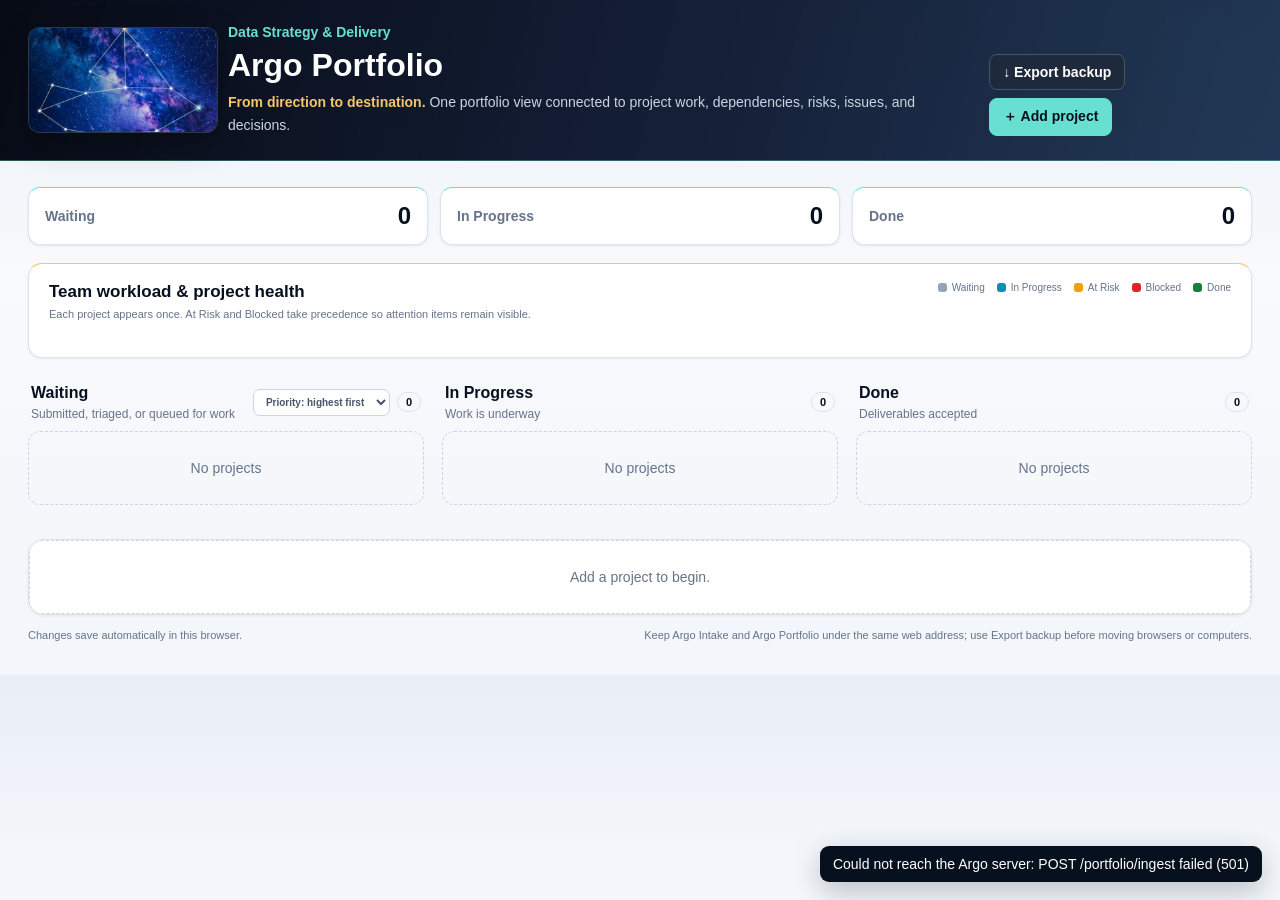
==== wwwroot/Index.html @ e4ad86a2 "Refresh the web UI and align intake and portfolio pages with the new flow" ====
<!doctype html>
<html lang="en">

<head>
    <meta charset="utf-8">
    <meta name="viewport" content="width=device-width, initial-scale=1">
    <title>Argo Portfolio | Data Strategy &amp; Delivery</title>
    <link rel="stylesheet" href="css/common.css">
    <link rel="stylesheet" href="css/portfolio.css">
</head>

<body>
    <header class="topbar">
        <div class="shell">
            <div class="brand-row">
                <div class="constellation-mark" role="img" aria-label="Argo constellation with Canopus highlighted against deep space"><img src="assets/argo-constellation.png" alt=""></div>
                <div>
                    <div class="eyebrow">Data Strategy &amp; Delivery</div>
                    <h1>Argo Portfolio</h1>
                    <p class="subtitle"><strong>From direction to destination.</strong> One portfolio view connected to project work, dependencies, risks, issues, and decisions.</p>
                </div>
            </div>
            <div class="actions">
                <input id="import-file" class="screen-only-file" type="file" accept="application/json,.json">
                <button id="import-btn" class="btn dark" type="button" style="display:none">↑ Import</button>
                <button id="export-btn" class="btn dark" type="button">↓ Export backup</button>
                <button id="add-project-btn" class="btn primary" type="button">＋ Add project</button>
            </div>
        </div>
    </header>

    <main class="shell content">
        <section id="summary" class="summary" aria-label="Portfolio summary"></section>
        <section id="team-chart" class="team-chart" aria-label="Team workload and project health"></section>
        <section id="board" class="board" aria-label="Project status board"></section>
        <section id="detail" class="detail" aria-live="polite"></section>
        <div class="footnote"><span>Changes save automatically in this browser.</span><span>Keep Argo Intake and Argo Portfolio under the same web address; use Export backup before moving browsers or computers.</span></div>
    </main>

    <dialog id="project-dialog">
        <form id="project-form" method="dialog">
            <div class="dialog-head">
                <h2 id="project-dialog-title">Project</h2>
                <p>Add or update portfolio-level information.</p>
            </div>
            <div class="dialog-body">
                <input name="id" type="hidden">
                <div class="field">
                    <label for="project-name">Project name</label>
                    <input id="project-name" name="name" required>
                </div>
                <div class="field">
                    <label for="project-owner">Project owner</label>
                    <input id="project-owner" name="owner" list="team-members" required>
                    <datalist id="team-members">
                        <option value="Unassigned">
                    </datalist>
                </div>
                <div class="field">
                    <label for="project-status">Overall status</label>
                    <select id="project-status" name="status">
                        <option>Waiting</option>
                        <option>In Progress</option>
                        <option>Done</option>
                    </select>
                </div>
                <div class="field">
                    <label for="project-health">Health</label>
                    <select id="project-health" name="health">
                        <option>Not Assessed</option>
                        <option>On Track</option>
                        <option>At Risk</option>
                        <option>Blocked</option>
                        <option>Complete</option>
                    </select>
                </div>
                <div class="field" id="project-priority-field">
                    <label for="project-priority">Waiting priority</label>
                    <select id="project-priority" name="priority">
                        <option>Needs Triage</option>
                        <option>Critical</option>
                        <option>High</option>
                        <option selected>Medium</option>
                        <option>Low</option>
                    </select>
                </div>
                <div class="field full">
                    <label for="project-objective">Objective</label>
                    <textarea id="project-objective" name="objective"></textarea>
                </div>
                <div class="field">
                    <label for="project-milestone">Next milestone</label>
                    <input id="project-milestone" name="nextMilestone">
                </div>
                <div class="field">
                    <label for="project-date">Target date</label>
                    <input id="project-date" name="targetDate" type="date">
                </div>
            </div>
            <div class="dialog-actions">
                <button class="btn" type="button" data-close="project-dialog">Cancel</button>
                <button class="btn primary" type="submit">Save project</button>
            </div>
        </form>
    </dialog>

    <dialog id="work-dialog">
        <form id="work-form" method="dialog">
            <div class="dialog-head">
                <h2>Work package or wave</h2>
                <p>Define the outcome, people, inputs, milestone, and completion criteria.</p>
            </div>
            <div class="dialog-body">
                <input name="id" type="hidden">
                <input name="projectId" type="hidden">
                <div class="field full">
                    <label for="work-title">Work package / wave name</label>
                    <input id="work-title" name="title" required>
                </div>
                <div class="field">
                    <label for="work-owner">Owner</label>
                    <input id="work-owner" name="owner" required>
                </div>
                <div class="field">
                    <label for="work-status">Status</label>
                    <select id="work-status" name="status">
                        <option>Not Started</option>
                        <option>Waiting</option>
                        <option>In Progress</option>
                        <option>Blocked</option>
                        <option>Done</option>
                    </select>
                </div>
                <div class="field">
                    <label for="work-date">Due date</label>
                    <input id="work-date" name="dueDate" type="date">
                </div>
                <div class="field">
                    <label for="work-dependency">Blocker or dependency</label>
                    <input id="work-dependency" name="dependency">
                </div>
                <div class="field full">
                    <label for="work-purpose">Purpose / outcome</label>
                    <textarea id="work-purpose" name="purpose"></textarea>
                </div>
                <div class="field full">
                    <label for="work-participants">Participants</label>
                    <textarea id="work-participants" name="participants" placeholder="Who needs to participate or approve?"></textarea>
                </div>
                <div class="field full">
                    <label for="work-inputs">Required inputs</label>
                    <textarea id="work-inputs" name="requiredInputs" placeholder="Samples, source files, decisions, access, or other prerequisites"></textarea>
                </div>
                <div class="field full">
                    <label for="work-milestone">Milestone / deliverable</label>
                    <textarea id="work-milestone" name="milestone"></textarea>
                </div>
                <div class="field full">
                    <label for="work-done">Definition of done</label>
                    <textarea id="work-done" name="definitionOfDone" placeholder="What must be true before this wave can be marked complete?"></textarea>
                </div>
            </div>
            <div class="dialog-actions">
                <button class="btn" type="button" data-close="work-dialog">Cancel</button>
                <button class="btn primary" type="submit">Save work package</button>
            </div>
        </form>
    </dialog>

    <dialog id="activity-dialog">
        <form id="activity-form" method="dialog">
            <div class="dialog-head">
                <h2>Wave activity</h2>
                <p>Add a trackable activity beneath the selected work package.</p>
            </div>
            <div class="dialog-body">
                <input name="id" type="hidden">
                <input name="projectId" type="hidden">
                <input name="workItemId" type="hidden">
                <div class="field full">
                    <label for="activity-title">Activity</label>
                    <input id="activity-title" name="title" required>
                </div>
                <div class="field">
                    <label for="activity-owner">Owner</label>
                    <input id="activity-owner" name="owner" required>
                </div>
                <div class="field">
                    <label for="activity-status">Status</label>
                    <select id="activity-status" name="status">
                        <option>Not Started</option>
                        <option>Waiting</option>
                        <option>In Progress</option>
                        <option>Blocked</option>
                        <option>Done</option>
                    </select>
                </div>
                <div class="field">
                    <label for="activity-date">Due date</label>
                    <input id="activity-date" name="dueDate" type="date">
                </div>
                <div class="field full">
                    <label for="activity-notes">Notes</label>
                    <textarea id="activity-notes" name="notes"></textarea>
                </div>
            </div>
            <div class="dialog-actions">
                <button class="btn" type="button" data-close="activity-dialog">Cancel</button>
                <button class="btn primary" type="submit">Save activity</button>
            </div>
        </form>
    </dialog>

    <dialog id="raid-dialog">
        <form id="raid-form" method="dialog">
            <div class="dialog-head">
                <h2>RAID or decision record</h2>
                <p>Capture what needs attention, ownership, or leadership input.</p>
            </div>
            <div class="dialog-body">
                <input name="id" type="hidden">
                <input name="projectId" type="hidden">
                <div class="field">
                    <label for="raid-type">Type</label>
                    <select id="raid-type" name="type">
                        <option>Risk</option>
                        <option>Assumption</option>
                        <option>Issue</option>
                        <option>Dependency</option>
                        <option>Decision</option>
                    </select>
                </div>
                <div class="field">
                    <label for="raid-owner">Owner</label>
                    <input id="raid-owner" name="owner" required>
                </div>
                <div class="field full">
                    <label for="raid-description">Description</label>
                    <textarea id="raid-description" name="description" required></textarea>
                </div>
                <div class="field">
                    <label for="raid-date">Due date</label>
                    <input id="raid-date" name="dueDate" type="date">
                </div>
            </div>
            <div class="dialog-actions">
                <button class="btn" type="button" data-close="raid-dialog">Cancel</button>
                <button class="btn primary" type="submit">Save record</button>
            </div>
        </form>
    </dialog>

    <div id="toast" class="toast" role="status"></div>

    <script src="js/common.js"></script>
    <script src="js/portfolio.js"></script>
</body>

</html>
---- wwwroot/css/common.css ----
/*
  Argo shared styles
  Common base rules + Argo brand theme used across Portfolio and Intake pages.
*/
:root {
  --ink:#0f172a;
  --muted:#64748b;
  --line:#e2e8f0;
  --paper:#fff;
  --wash:#f3f6fa;
  --cyan:#67e0d1;
  --cyan-dark:#197f85;
  --brand-violet:#4f86e8;
  --brand-cyan:#67e0d1;
  --brand-night:#020611;
  --brand-gold:#f6c56c;
  --amber:#f59e0b;
  --red:#dc2626;
  --green:#15803d;
  --shadow:0 1px 3px rgba(15,23,42,.08);
}

* {
  box-sizing:border-box;
}

body {
  margin:0;
  background:var(--wash);
  color:var(--ink);
  font-family:Inter,Aptos,"Segoe UI",Arial,sans-serif;
  font-size:14px;
}

button,input,select,textarea {
  font:inherit;
}

button {
  cursor:pointer;
}

.topbar {
  background:var(--ink);
  color:white;
  border-bottom:1px solid #334155;
}

.btn:hover {
  background:#f1f5f9;
}

.btn.primary {
  background:var(--cyan);
  border-color:var(--cyan);
  color:var(--ink);
}

.btn.primary:hover {
  background:#a5f3fc;
}

.btn.dark {
  background:#1e293b;
  border-color:#475569;
  color:white;
}

.btn.small {
  padding:7px 10px;
  font-size:12px;
}

.field {
  display:grid;
  gap:6px;
}

.field.full {
  grid-column:1/-1;
}

.toast.show {
  opacity:1;
  transform:none;
}

:root {
  --ink:#07101f;
  --muted:#66738a;
  --line:#dce3ed;
  --wash:#f3f6fa;
  --cyan:#67e0d1;
  --cyan-dark:#197f85;
  --brand-violet:#4f86e8;
  --brand-cyan:#67e0d1;
  --brand-night:#020611;
  --brand-gold:#f6c56c;
}

body {
  background:linear-gradient(180deg,#e9eef7 0,#f8fafc 270px,#f3f6fa 100%);
}

.topbar {
  background:linear-gradient(105deg,rgba(2,6,17,.98),rgba(7,18,42,.94) 54%,rgba(11,36,68,.9));
  border-bottom-color:rgba(103,224,209,.35);
}

.topbar::before {
  background-image:radial-gradient(circle,rgba(255,255,255,.72) 0 1px,transparent 1.5px);
  background-size:46px 46px;
  opacity:.18;
  mask-image:linear-gradient(90deg,transparent 22%,#000 68%,transparent);
}

.topbar::after {
  border-color:rgba(246,197,108,.07);
}

.constellation-mark {
  width:190px;
  height:106px;
  flex:0 0 190px;
  border:1px solid rgba(255,255,255,.16);
  border-radius:12px;
  overflow:hidden;
  background:#071126;
  box-shadow:0 10px 30px rgba(0,0,0,.28);
}

.constellation-mark img {
  display:block;
  width:100%;
  height:100%;
  object-fit:cover;
}

.brand-row {
  display:flex;
  align-items:center;
  gap:10px;
}

.btn.primary {
  background:var(--brand-cyan);
  border-color:var(--brand-cyan);
  color:#07101f;
}

.field input:focus,.field select:focus,.field textarea:focus {
  border-color:var(--brand-cyan);
  box-shadow:0 0 0 3px rgba(103,224,209,.18);
}
---- wwwroot/css/portfolio.css ----
/*
  Argo Portfolio page styles
  Loaded after common.css. Contains layout, board, detail panel, dialogs and toast styles specific to the Portfolio dashboard.
*/
.shell {
  max-width:1500px;
  margin:auto;
  padding:0 28px;
}

.topbar .shell {
  display:flex;
  align-items:flex-end;
  justify-content:space-between;
  gap:24px;
  padding-top:24px;
  padding-bottom:24px;
}

.eyebrow {
  color:var(--cyan);
  font-weight:700;
  margin-bottom:8px;
}

.topbar h1 {
  font-size:30px;
  line-height:1.1;
  margin:0;
}

.subtitle {
  color:#cbd5e1;
  line-height:1.6;
  margin:8px 0 0;
}

.actions {
  display:flex;
  flex-wrap:wrap;
  gap:8px;
}

.btn {
  border:1px solid var(--line);
  border-radius:8px;
  background:white;
  color:var(--ink);
  padding:9px 13px;
  font-weight:650;
  display:inline-flex;
  align-items:center;
  gap:7px;
  justify-content:center;
}

.content {
  padding-top:26px;
  padding-bottom:34px;
}

.summary {
  display:grid;
  grid-template-columns:repeat(3,1fr);
  gap:12px;
  margin-bottom:18px;
}

.stat {
  display:flex;
  justify-content:space-between;
  align-items:center;
  background:var(--paper);
  border:1px solid var(--line);
  border-radius:12px;
  padding:14px 16px;
  box-shadow:var(--shadow);
}

.stat-label {
  color:var(--muted);
  font-weight:650;
}

.stat-value {
  font-size:24px;
  font-weight:750;
}

.team-chart {
  background:var(--paper);
  border:1px solid var(--line);
  border-radius:14px;
  padding:18px 20px;
  margin-bottom:26px;
  box-shadow:var(--shadow);
}

.chart-head {
  display:flex;
  align-items:flex-start;
  justify-content:space-between;
  gap:18px;
  margin-bottom:16px;
}

.chart-head h2 {
  font-size:17px;
  margin:0;
}

.chart-head p {
  font-size:11px;
  color:var(--muted);
  margin:5px 0 0;
  line-height:1.45;
}

.chart-legend {
  display:flex;
  align-items:center;
  justify-content:flex-end;
  gap:12px;
  flex-wrap:wrap;
  font-size:10px;
  color:var(--muted);
}

.legend-item {
  display:inline-flex;
  align-items:center;
  gap:5px;
}

.legend-dot {
  width:9px;
  height:9px;
  border-radius:3px;
}

.owner-bars {
  display:grid;
  gap:11px;
}

.owner-bar-row {
  display:grid;
  grid-template-columns:170px minmax(240px,1fr) 46px;
  align-items:center;
  gap:13px;
}

.owner-name {
  font-size:12px;
  font-weight:750;
}

.owner-track {
  height:28px;
  background:#f1f5f9;
  border-radius:7px;
  display:flex;
  overflow:hidden;
  box-shadow:inset 0 0 0 1px #e2e8f0;
}

.owner-segment {
  min-width:0;
  height:100%;
  display:flex;
  align-items:center;
  justify-content:center;
  color:white;
  font-size:10px;
  font-weight:800;
  border-right:1px solid rgba(255,255,255,.5);
}

.owner-segment:last-child {
  border-right:0;
}

.owner-total {
  text-align:right;
  font-size:12px;
  font-weight:750;
}

.owner-total span {
  display:block;
  font-size:9px;
  color:var(--muted);
  font-weight:600;
}

.chart-Waiting {
  background:#94a3b8;
}

.chart-In-Progress {
  background:#0891b2;
}

.chart-At-Risk {
  background:#f59e0b;
}

.chart-Blocked {
  background:#dc2626;
}

.chart-Done {
  background:#15803d;
}

.board {
  display:grid;
  grid-template-columns:repeat(3,minmax(0,1fr));
  gap:18px;
}

.lane-head {
  display:flex;
  align-items:center;
  justify-content:space-between;
  gap:12px;
  margin:0 3px 10px;
}

.lane-head h2 {
  font-size:16px;
  margin:0;
}

.lane-head p {
  font-size:12px;
  color:var(--muted);
  margin:5px 0 0;
}

.lane-tools {
  display:flex;
  align-items:center;
  gap:7px;
}

.sort-select {
  max-width:164px;
  border:1px solid #cbd5e1;
  border-radius:7px;
  background:white;
  color:#475569;
  padding:6px 8px;
  font-size:10px;
  font-weight:700;
}

.count,.badge {
  display:inline-flex;
  align-items:center;
  border-radius:999px;
  border:1px solid var(--line);
  padding:3px 8px;
  font-size:11px;
  font-weight:700;
  white-space:nowrap;
}

.cards {
  display:grid;
  gap:10px;
}

.project-card {
  width:100%;
  text-align:left;
  background:var(--paper);
  border:1px solid var(--line);
  border-radius:12px;
  padding:15px;
  box-shadow:var(--shadow);
  color:inherit;
}

.project-card:hover,.project-card.selected {
  border-color:#06b6d4;
  box-shadow:0 0 0 1px #06b6d4;
}

.card-top,.card-foot {
  display:flex;
  align-items:center;
  justify-content:space-between;
  gap:10px;
}

.card-tags {
  display:flex;
  align-items:center;
  gap:6px;
  flex-wrap:wrap;
  justify-content:flex-end;
}

.project-id {
  font-size:11px;
  font-weight:800;
  letter-spacing:.04em;
  color:var(--muted);
}

.project-card h3 {
  font-size:15px;
  margin:12px 0;
}

.owner-date {
  display:flex;
  justify-content:space-between;
  gap:12px;
  color:var(--muted);
  font-size:11px;
}

.card-foot {
  border-top:1px solid #f1f5f9;
  margin-top:12px;
  padding-top:11px;
  font-size:11px;
  color:#475569;
  font-weight:650;
}

.truncate {
  white-space:nowrap;
  overflow:hidden;
  text-overflow:ellipsis;
}

.health.Blocked {
  background:#fee2e2;
  color:#991b1b;
  border-color:#fecaca;
}

.health.At-Risk {
  background:#fffbeb;
  color:#92400e;
  border-color:#fde68a;
}

.health.On-Track,.health.Complete {
  background:#f0fdf4;
  color:#166534;
  border-color:#bbf7d0;
}

.priority.Critical {
  background:#7f1d1d;
  color:white;
  border-color:#7f1d1d;
}

.priority.High {
  background:#fee2e2;
  color:#991b1b;
  border-color:#fecaca;
}

.priority.Medium {
  background:#fff7ed;
  color:#9a3412;
  border-color:#fed7aa;
}

.priority.Low {
  background:#f1f5f9;
  color:#475569;
  border-color:#cbd5e1;
}

.empty {
  border:1px dashed #cbd5e1;
  border-radius:12px;
  text-align:center;
  color:var(--muted);
  padding:28px 10px;
}

.detail {
  margin-top:34px;
  background:var(--paper);
  border:1px solid var(--line);
  border-radius:16px;
  overflow:hidden;
  box-shadow:var(--shadow);
}

.detail-head {
  background:var(--ink);
  color:white;
  padding:22px;
}

.detail-title-row {
  display:flex;
  align-items:flex-start;
  justify-content:space-between;
  gap:18px;
}

.detail-tags {
  display:flex;
  align-items:center;
  gap:8px;
  flex-wrap:wrap;
}

.detail-head h2 {
  font-size:24px;
  margin:10px 0 0;
}

.detail-head .objective {
  color:#cbd5e1;
  line-height:1.6;
  max-width:900px;
  margin:8px 0 0;
}

.facts {
  display:grid;
  grid-template-columns:repeat(4,minmax(0,1fr));
  gap:18px;
  border-top:1px solid #334155;
  margin-top:20px;
  padding-top:18px;
}

.fact-label {
  text-transform:uppercase;
  letter-spacing:.05em;
  color:#94a3b8;
  font-size:10px;
  font-weight:700;
}

.fact-value {
  margin-top:5px;
  font-weight:650;
}

.detail-body {
  display:grid;
  grid-template-columns:1.45fr 1fr;
  gap:28px;
  padding:22px;
}

.section-title {
  display:flex;
  align-items:center;
  justify-content:space-between;
  gap:12px;
  margin-bottom:10px;
}

.section-title h3 {
  margin:0;
  font-size:15px;
}

.section-title p {
  margin:4px 0 0;
  color:var(--muted);
  font-size:11px;
}

.table-wrap {
  overflow:auto;
  border:1px solid var(--line);
  border-radius:11px;
}

table {
  width:100%;
  border-collapse:collapse;
  min-width:650px;
}

th,td {
  text-align:left;
  padding:10px;
  border-bottom:1px solid var(--line);
  vertical-align:top;
}

th {
  font-size:11px;
  background:#f8fafc;
}

td {
  font-size:12px;
}

tr:last-child td {
  border-bottom:0;
}

.subtext {
  font-size:10px;
  color:var(--muted);
  margin-top:4px;
}

.edit-link {
  border:0;
  background:transparent;
  color:var(--cyan-dark);
  font-weight:750;
  padding:3px;
}

.raid-list {
  display:grid;
  gap:8px;
}

.raid-card {
  display:flex;
  align-items:flex-start;
  gap:9px;
  width:100%;
  text-align:left;
  border:1px solid var(--line);
  border-radius:11px;
  background:white;
  padding:11px;
  color:inherit;
}

.raid-card:hover {
  border-color:#f59e0b;
  background:#fffbeb;
}

.raid-copy {
  flex:1;
  min-width:0;
}

.raid-copy strong {
  display:block;
  font-size:12px;
  line-height:1.45;
}

.raid-meta {
  display:flex;
  gap:12px;
  color:var(--muted);
  font-size:10px;
  margin-top:5px;
}

.footnote {
  display:flex;
  justify-content:space-between;
  gap:16px;
  color:var(--muted);
  font-size:11px;
  margin-top:14px;
}

.screen-only-file {
  display:none;
}

dialog {
  width:min(640px,calc(100% - 32px));
  border:1px solid var(--line);
  border-radius:14px;
  padding:0;
  box-shadow:0 24px 70px rgba(15,23,42,.25);
}

dialog::backdrop {
  background:rgba(15,23,42,.55);
}

.dialog-head {
  padding:20px 22px 10px;
}

.dialog-head h2 {
  font-size:19px;
  margin:0;
}

.dialog-head p {
  color:var(--muted);
  margin:7px 0 0;
}

.dialog-body {
  display:grid;
  grid-template-columns:1fr 1fr;
  gap:15px;
  padding:14px 22px;
}

.field label {
  font-size:12px;
  font-weight:700;
}

.field input,.field select,.field textarea {
  width:100%;
  border:1px solid #cbd5e1;
  border-radius:8px;
  background:white;
  padding:9px 10px;
  color:var(--ink);
}

.field textarea {
  resize:vertical;
  min-height:80px;
}

.dialog-actions {
  display:flex;
  justify-content:flex-end;
  gap:8px;
  border-top:1px solid var(--line);
  padding:15px 22px;
}

.toast {
  position:fixed;
  right:18px;
  bottom:18px;
  background:var(--ink);
  color:white;
  border-radius:9px;
  padding:10px 13px;
  box-shadow:0 10px 30px rgba(15,23,42,.25);
  opacity:0;
  transform:translateY(8px);
  pointer-events:none;
  transition:.2s;
}

.work-list {
  display:grid;
  gap:10px;
}

.work-package {
  border:1px solid var(--line);
  border-radius:12px;
  overflow:hidden;
  background:white;
}

.work-package.expanded {
  border-color:#67e8f9;
  box-shadow:0 0 0 1px #cffafe;
}

.work-summary {
  display:grid;
  grid-template-columns:minmax(260px,1.7fr) minmax(110px,.7fr) minmax(110px,.7fr) minmax(100px,.6fr) auto;
  align-items:center;
  gap:12px;
  padding:12px;
}

.work-toggle {
  border:0;
  background:transparent;
  text-align:left;
  color:inherit;
  padding:0;
  display:flex;
  align-items:flex-start;
  gap:9px;
  min-width:0;
}

.chevron {
  color:var(--cyan-dark);
  font-size:16px;
  line-height:1;
  transition:transform .18s;
}

.expanded .chevron {
  transform:rotate(90deg);
}

.work-title {
  display:block;
  font-weight:750;
  line-height:1.35;
}

.work-id {
  display:block;
  color:var(--muted);
  font-size:10px;
  margin-top:3px;
}

.work-summary-label {
  display:block;
  color:var(--muted);
  font-size:9px;
  text-transform:uppercase;
  letter-spacing:.05em;
  margin-bottom:3px;
}

.work-summary-value {
  display:block;
  font-size:11px;
  font-weight:650;
}

.work-actions {
  display:flex;
  align-items:center;
  gap:5px;
}

.work-detail {
  border-top:1px solid var(--line);
  background:#f8fafc;
  padding:16px;
}

.work-detail-grid {
  display:grid;
  grid-template-columns:repeat(2,minmax(0,1fr));
  gap:12px;
}

.work-detail-card {
  background:white;
  border:1px solid var(--line);
  border-radius:9px;
  padding:11px;
}

.work-detail-card.full {
  grid-column:1/-1;
}

.work-detail-card p {
  margin:5px 0 0;
  line-height:1.5;
  font-size:11px;
  white-space:pre-wrap;
}

.activity-section {
  margin-top:15px;
}

.activity-head {
  display:flex;
  align-items:center;
  justify-content:space-between;
  gap:12px;
  margin-bottom:8px;
}

.activity-head h4 {
  margin:0;
  font-size:13px;
}

.progress-track {
  height:7px;
  background:#e2e8f0;
  border-radius:999px;
  overflow:hidden;
  margin-top:6px;
}

.progress-bar {
  height:100%;
  background:#06b6d4;
}

.activity-list {
  display:grid;
  gap:7px;
}

.activity-row {
  display:grid;
  grid-template-columns:minmax(220px,1.5fr) minmax(100px,.7fr) minmax(100px,.7fr) minmax(95px,.6fr) auto;
  gap:10px;
  align-items:center;
  background:white;
  border:1px solid var(--line);
  border-radius:9px;
  padding:9px 10px;
}

.activity-title {
  font-size:11px;
  font-weight:700;
}

.activity-meta {
  font-size:10px;
  color:var(--muted);
}

.status-Done {
  background:#f0fdf4;
  color:#166534;
  border-color:#bbf7d0;
}

.status-In-Progress {
  background:#ecfeff;
  color:#155e75;
  border-color:#a5f3fc;
}

.status-Blocked {
  background:#fee2e2;
  color:#991b1b;
  border-color:#fecaca;
}

.status-Waiting {
  background:#fffbeb;
  color:#92400e;
  border-color:#fde68a;
}

.status-Not-Started {
  background:#f8fafc;
  color:#475569;
}

.hint-box {
  border-left:3px solid #06b6d4;
  background:#ecfeff;
  color:#155e75;
  padding:9px 11px;
  border-radius:0 8px 8px 0;
  font-size:11px;
  line-height:1.45;
  margin-bottom:12px;
}

@media(max-width:1100px) {
  .work-summary {
    grid-template-columns:minmax(240px,1.5fr) 1fr 1fr auto;
  }
  .work-summary>div:nth-child(4) {
    display:none;
  }
  .activity-row {
    grid-template-columns:minmax(200px,1.5fr) 1fr 1fr auto;
  }
  .activity-row>div:nth-child(4) {
    display:none;
  }
}

@media(max-width:900px) {
  .topbar .shell {
    align-items:flex-start;
    flex-direction:column;
  }
  .board {
    grid-template-columns:1fr;
  }
  .detail-body {
    grid-template-columns:1fr;
  }
  .facts {
    grid-template-columns:1fr 1fr;
  }
  .work-summary {
    grid-template-columns:minmax(210px,1.5fr) 1fr auto;
  }
  .work-summary>div:nth-child(3) {
    display:none;
  }
  .work-detail-grid {
    grid-template-columns:1fr;
  }
  .work-detail-card.full {
    grid-column:auto;
  }
  .owner-bar-row {
    grid-template-columns:145px minmax(180px,1fr) 42px;
  }
}

@media(max-width:600px) {
  .shell {
    padding-left:16px;
    padding-right:16px;
  }
  .summary {
    grid-template-columns:1fr;
  }
  .chart-head {
    flex-direction:column;
  }
  .chart-legend {
    justify-content:flex-start;
  }
  .owner-bar-row {
    grid-template-columns:1fr 42px;
    gap:6px;
  }
  .owner-name {
    grid-column:1/-1;
  }
  .facts,.dialog-body {
    grid-template-columns:1fr;
  }
  .field.full {
    grid-column:auto;
  }
  .detail-title-row,.footnote {
    flex-direction:column;
  }
  .actions {
    width:100%;
  }
  .actions .btn {
    flex:1;
  }
  .topbar h1 {
    font-size:25px;
  }
  .work-summary {
    grid-template-columns:1fr auto;
  }
  .work-summary>div:not(.work-actions) {
    display:none;
  }
  .activity-row {
    grid-template-columns:1fr auto;
  }
  .activity-row>div:not(:first-child):not(:last-child) {
    display:none;
  }
}

.field[hidden] {
  display:none;
}

.health.Not-Assessed {
  background:#f1f5f9;
  color:#475569;
  border-color:#cbd5e1;
}

.priority.Needs-Triage {
  background:#ede9fe;
  color:#5b21b6;
  border-color:#c4b5fd;
}

.triage-count {
  display:inline-flex;
  align-items:center;
  gap:7px;
  border:1px solid #c4b5fd;
  background:#f5f3ff;
  color:#5b21b6;
  border-radius:999px;
  padding:6px 10px;
  font-size:10px;
  font-weight:800;
}

.triage-count strong {
  font-size:13px;
}

.intake-panel {
  margin:20px 22px 0;
  border:1px solid #bae6fd;
  border-radius:12px;
  background:#f0f9ff;
  overflow:hidden;
}

.intake-panel summary {
  cursor:pointer;
  list-style:none;
  display:flex;
  align-items:center;
  justify-content:space-between;
  gap:12px;
  padding:13px 15px;
  color:#075985;
  font-size:12px;
  font-weight:800;
}

.intake-panel summary::-webkit-details-marker {
  display:none;
}

.intake-panel summary::after {
  content:"＋";
  font-size:16px;
}

.intake-panel[open] summary::after {
  content:"−";
}

.intake-content {
  border-top:1px solid #bae6fd;
  padding:15px;
  display:grid;
  grid-template-columns:repeat(3,minmax(0,1fr));
  gap:10px;
}

.intake-section {
  background:white;
  border:1px solid #dbeafe;
  border-radius:9px;
  padding:12px;
}

.intake-section.wide {
  grid-column:span 2;
}

.intake-section.full {
  grid-column:1/-1;
}

.intake-section h4 {
  font-size:11px;
  margin:0 0 9px;
  color:#075985;
  text-transform:uppercase;
  letter-spacing:.05em;
}

.intake-rows {
  display:grid;
  gap:8px;
}

.intake-row {
  display:grid;
  gap:3px;
}

.intake-label {
  font-size:9px;
  color:var(--muted);
  font-weight:800;
  text-transform:uppercase;
  letter-spacing:.04em;
}

.intake-value {
  font-size:11px;
  line-height:1.45;
  white-space:pre-wrap;
  overflow-wrap:anywhere;
}

@media(max-width:900px) {
  .intake-content {
    grid-template-columns:1fr 1fr;
  }
  .intake-section.full {
    grid-column:1/-1;
  }
}

@media(max-width:600px) {
  .intake-content {
    grid-template-columns:1fr;
  }
  .intake-section.wide,.intake-section.full {
    grid-column:auto;
  }
}

.eyebrow {
  color:var(--brand-cyan);
}

.topbar h1 {
  font-size:32px;
}

.subtitle strong {
  color:var(--brand-gold);
  font-weight:800;
}

.btn.primary:hover {
  background:#9cf0e5;
  border-color:#9cf0e5;
}

.btn.danger {
  background:#fff1f2;
  border-color:#fecdd3;
  color:#9f1239;
}

.btn.danger:hover {
  background:#ffe4e6;
}

.detail-head .btn.danger {
  background:rgba(190,24,93,.12);
  border-color:rgba(253,164,175,.55);
  color:#fecdd3;
}

.detail-head .btn.danger:hover {
  background:rgba(190,24,93,.25);
}

.project-card:hover,.project-card.selected {
  border-color:var(--brand-cyan);
  box-shadow:0 0 0 1px var(--brand-cyan),0 5px 18px rgba(7,16,31,.12);
}

.team-chart {
  border-top-color:var(--brand-gold);
}

.stat {
  border-top-color:var(--brand-cyan);
}

.detail-head {
  background:linear-gradient(110deg,#020611 0%,#07152f 66%,#123b61 100%);
}

.detail-actions {
  display:flex;
  align-items:center;
  gap:8px;
  flex-wrap:wrap;
  justify-content:flex-end;
}

.hint-box {
  border-left-color:var(--brand-cyan);
  background:#eaf9f7;
  color:#155e63;
}

.work-package.expanded {
  border-color:#9edfd6;
  box-shadow:0 0 0 1px #d4f2ee;
}

.progress-bar {
  background:linear-gradient(90deg,var(--brand-gold),var(--brand-cyan));
}

.edit-link {
  color:#197f85;
}

.intake-panel {
  border-color:#bfe9e3;
  background:#f3fbfa;
}

.intake-panel summary {
  color:#155e63;
}

.intake-content {
  border-top-color:#bfe9e3;
}

.intake-section h4 {
  color:#155e63;
}
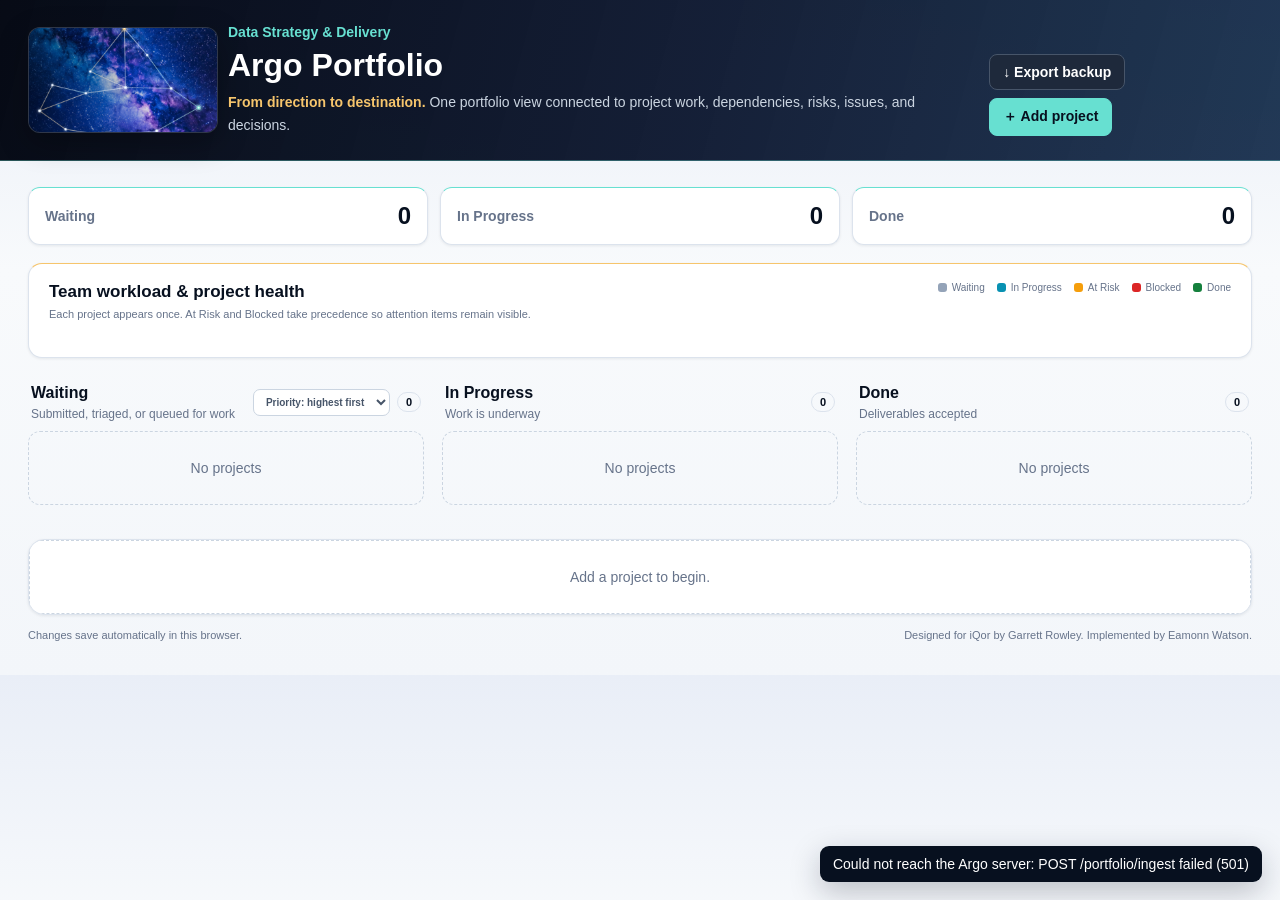
==== commit 05994e25: "Update portfolio and intake attribution footnotes" ====
--- a/wwwroot/Index.html
+++ b/wwwroot/Index.html
@@ -34,7 +34,7 @@
         <section id="team-chart" class="team-chart" aria-label="Team workload and project health"></section>
         <section id="board" class="board" aria-label="Project status board"></section>
         <section id="detail" class="detail" aria-live="polite"></section>
-        <div class="footnote"><span>Changes save automatically in this browser.</span><span>Keep Argo Intake and Argo Portfolio under the same web address; use Export backup before moving browsers or computers.</span></div>
+        <div class="footnote"><span>Changes save automatically in this browser.</span><span>Designed for iQor by Garrett Rowley. Implemented by Eamonn Watson.</span></div>
     </main>
 
     <dialog id="project-dialog">
--- a/wwwroot/css/common.css
+++ b/wwwroot/css/common.css
@@ -152,3 +152,4 @@
   border-color:var(--brand-cyan);
   box-shadow:0 0 0 3px rgba(103,224,209,.18);
 }
+
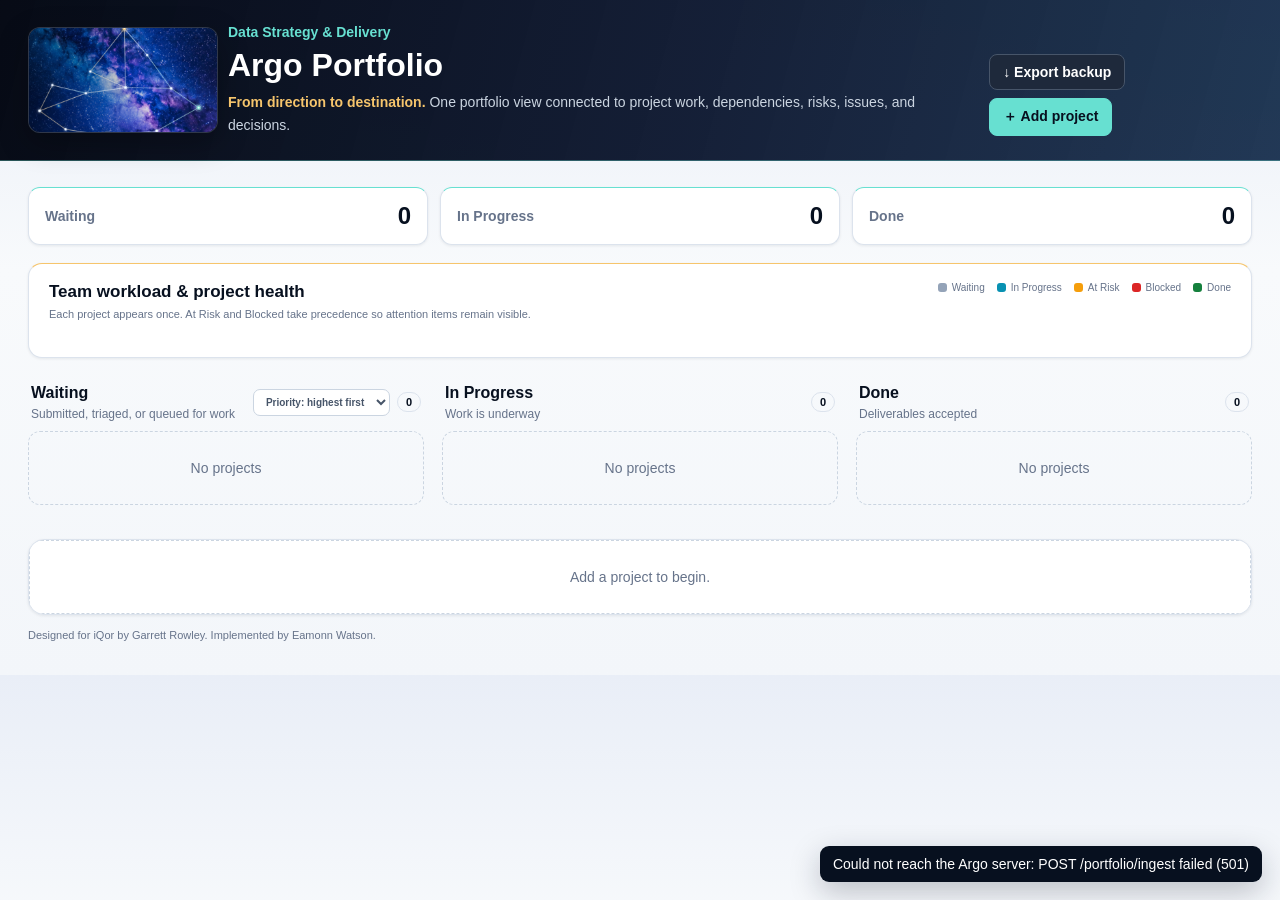
==== commit 825aa93a: "Add XML documentation comments and rename Injest* to Ingest* Documents public types and members acro" ====
--- a/wwwroot/Index.html
+++ b/wwwroot/Index.html
@@ -34,7 +34,7 @@
         <section id="team-chart" class="team-chart" aria-label="Team workload and project health"></section>
         <section id="board" class="board" aria-label="Project status board"></section>
         <section id="detail" class="detail" aria-live="polite"></section>
-        <div class="footnote"><span>Changes save automatically in this browser.</span><span>Designed for iQor by Garrett Rowley. Implemented by Eamonn Watson.</span></div>
+        <div class="footnote"><span>Designed for iQor by Garrett Rowley. Implemented by Eamonn Watson.</span></div>
     </main>
 
     <dialog id="project-dialog">
--- a/wwwroot/css/common.css
+++ b/wwwroot/css/common.css
@@ -1,7 +1,3 @@
-/*
-  Argo shared styles
-  Common base rules + Argo brand theme used across Portfolio and Intake pages.
-*/
 :root {
   --ink:#0f172a;
   --muted:#64748b;
--- a/wwwroot/css/portfolio.css
+++ b/wwwroot/css/portfolio.css
@@ -1,7 +1,3 @@
-/*
-  Argo Portfolio page styles
-  Loaded after common.css. Contains layout, board, detail panel, dialogs and toast styles specific to the Portfolio dashboard.
-*/
 .shell {
   max-width:1500px;
   margin:auto;
